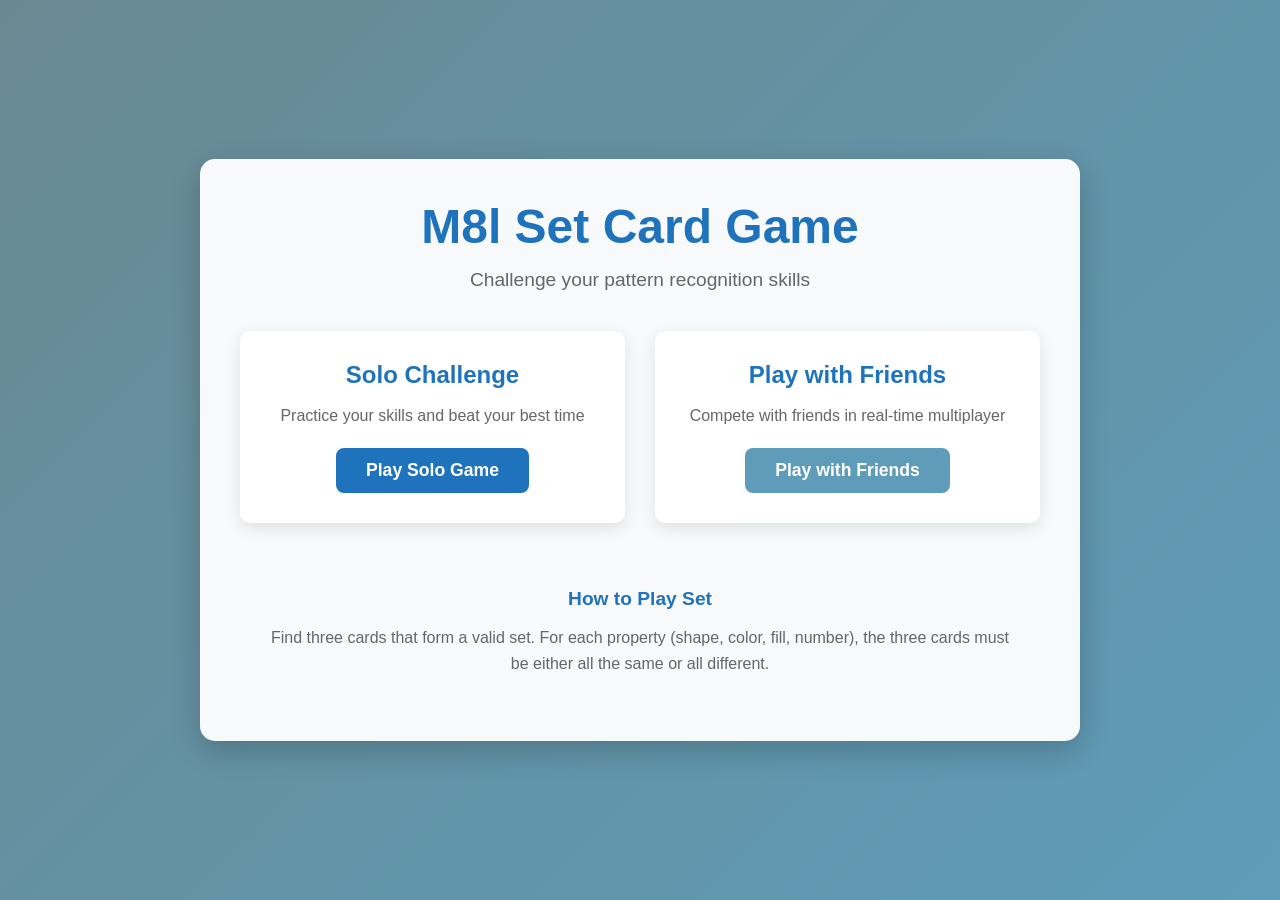
==== index.html @ 8b6a423b "first commit" ====
<!DOCTYPE html>
<html lang="en">
<head>
  <meta charset="UTF-8" />
  <meta name="viewport" content="width=device-width, initial-scale=1.0"/>
  <title>M8l Set Card Game</title>
  <link rel="stylesheet" href="m8lset.css">
</head>
<body class="homepage-body">
  <div class="homepage-container">
    <div class="homepage-header">
      <h1 class="homepage-title">M8l Set Card Game</h1>
      <p class="homepage-subtitle">Challenge your pattern recognition skills</p>
    </div>
    
    <div class="homepage-content">
      <div class="game-modes">
        <div class="game-mode-card">
          <h3>Solo Challenge</h3>
          <p>Practice your skills and beat your best time</p>
          <button id="playSoloBtn" class="homepage-btn primary">Play Solo Game</button>
        </div>
        
        <div class="game-mode-card">
          <h3>Play with Friends</h3>
          <p>Compete with friends in real-time multiplayer</p>
          <button id="playMultiplayerBtn" class="homepage-btn secondary">Play with Friends</button>
        </div>
      </div>
      
      <div class="game-info">
        <h4>How to Play Set</h4>
        <p>Find three cards that form a valid set. For each property (shape, color, fill, number), the three cards must be either all the same or all different.</p>
      </div>
    </div>
  </div>

  <script src="m8lset.js"></script>
  <script>
    // Initialize homepage when page loads
    document.addEventListener('DOMContentLoaded', () => {
      if (typeof PageManager !== 'undefined') {
        PageManager.initHomepage();
      }
    });
  </script>
</body>
</html>
---- m8lset.css ----
:root {
  --color-yellow: #dd9427;
  --color-green:  #0da215;
  --color-whitefaded: #e3e2e1;
  --color-blue1:  #698992;
  --color-blue2:  #5e9cb9;
  --color-blue3:  #1f73bc;
  --color-primary: #1f73bc;
  --color-secondary: #5e9cb9;
  --color-success: #0da215;
  --color-danger: #dc3545;
}

/* ==============================================
   HOMEPAGE STYLES
============================================== */
.homepage-body {
  font-family: Arial, sans-serif;
  margin: 0;
  padding: 0;
  background: linear-gradient(135deg, var(--color-blue1) 0%, var(--color-blue2) 100%);
  min-height: 100vh;
  display: flex;
  align-items: center;
  justify-content: center;
}

.homepage-container {
  max-width: 800px;
  width: 90%;
  background: rgba(255, 255, 255, 0.95);
  border-radius: 15px;
  box-shadow: 0 10px 30px rgba(0, 0, 0, 0.2);
  padding: 40px;
  text-align: center;
}

.homepage-header {
  margin-bottom: 40px;
}

.homepage-title {
  font-size: 3rem;
  color: var(--color-blue3);
  margin: 0 0 15px 0;
  font-weight: bold;
}

.homepage-subtitle {
  font-size: 1.2rem;
  color: #666;
  margin: 0;
}

.game-modes {
  display: grid;
  grid-template-columns: repeat(auto-fit, minmax(300px, 1fr));
  gap: 30px;
  margin-bottom: 40px;
}

.game-mode-card {
  background: white;
  border-radius: 10px;
  padding: 30px;
  box-shadow: 0 5px 15px rgba(0, 0, 0, 0.1);
  transition: transform 0.3s ease, box-shadow 0.3s ease;
}

.game-mode-card:hover {
  transform: translateY(-5px);
  box-shadow: 0 8px 25px rgba(0, 0, 0, 0.15);
}

.game-mode-card h3 {
  color: var(--color-blue3);
  margin: 0 0 15px 0;
  font-size: 1.5rem;
}

.game-mode-card p {
  color: #666;
  margin: 0 0 20px 0;
  line-height: 1.5;
}

.homepage-btn {
  padding: 12px 30px;
  border: none;
  border-radius: 8px;
  font-size: 1.1rem;
  font-weight: bold;
  cursor: pointer;
  transition: all 0.3s ease;
  text-decoration: none;
  display: inline-block;
  min-width: 180px;
}

.homepage-btn.primary {
  background: var(--color-primary);
  color: white;
}

.homepage-btn.primary:hover {
  background: #1a5f9a;
  transform: translateY(-2px);
}

.homepage-btn.secondary {
  background: var(--color-secondary);
  color: white;
}

.homepage-btn.secondary:hover {
  background: #4a7e91;
  transform: translateY(-2px);
}

.game-info {
  background: #f8f9fa;
  border-radius: 10px;
  padding: 25px;
  margin-top: 20px;
}

.game-info h4 {
  color: var(--color-blue3);
  margin: 0 0 15px 0;
  font-size: 1.2rem;
}

.game-info p {
  color: #666;
  margin: 0;
  line-height: 1.6;
}

/* ==============================================
   WAITING ROOM STYLES
============================================== */
.waitingroom-body {
  font-family: Arial, sans-serif;
  margin: 0;
  padding: 20px;
  background: var(--color-blue1);
  min-height: 100vh;
}

.waitingroom-container {
  max-width: 800px;
  margin: 0 auto;
  background: var(--color-whitefaded);
  border-radius: 10px;
  box-shadow: 0 5px 15px rgba(0, 0, 0, 0.2);
  padding: 30px;
}

.waitingroom-header {
  display: flex;
  align-items: center;
  gap: 20px;
  margin-bottom: 30px;
  padding-bottom: 20px;
  border-bottom: 2px solid #ddd;
}

.waitingroom-header h1 {
  margin: 0;
  color: var(--color-blue3);
  flex: 1;
  text-align: center;
}

.waitingroom-content {
  display: flex;
  flex-direction: column;
  gap: 30px;
}

.invite-section {
  background: white;
  border-radius: 8px;
  padding: 25px;
  box-shadow: 0 2px 5px rgba(0, 0, 0, 0.1);
}

.invite-section h3 {
  margin: 0 0 15px 0;
  color: var(--color-blue3);
}

.invite-link-container {
  display: flex;
  gap: 10px;
  margin: 15px 0;
}

.invite-link-input {
  flex: 1;
  padding: 12px;
  border: 2px solid #ddd;
  border-radius: 5px;
  font-family: monospace;
  font-size: 14px;
  background: #f8f9fa;
}

.copy-status {
  margin-top: 10px;
  font-weight: bold;
  min-height: 20px;
}

.copy-status.success {
  color: var(--color-success);
}

.players-section {
  background: white;
  border-radius: 8px;
  padding: 25px;
  box-shadow: 0 2px 5px rgba(0, 0, 0, 0.1);
}

.players-section h3 {
  margin: 0 0 20px 0;
  color: var(--color-blue3);
}

.players-list {
  display: flex;
  flex-direction: column;
  gap: 10px;
}

.player-item {
  display: flex;
  align-items: center;
  justify-content: space-between;
  padding: 12px 15px;
  background: #f8f9fa;
  border-radius: 5px;
  border-left: 4px solid var(--color-blue2);
}

.player-name {
  font-weight: bold;
  color: var(--color-blue3);
}

.player-status {
  font-size: 0.9rem;
  color: #666;
}

.game-controls {
  text-align: center;
  background: white;
  border-radius: 8px;
  padding: 25px;
  box-shadow: 0 2px 5px rgba(0, 0, 0, 0.1);
}

.waiting-message {
  margin-bottom: 20px;
}

.waiting-message p {
  margin: 5px 0;
  color: #666;
}

.min-players-note {
  font-size: 0.9rem;
  color: #999;
}

.loading-indicator {
  text-align: center;
  padding: 30px;
}

.loading-spinner {
  border: 4px solid #f3f3f3;
  border-top: 4px solid var(--color-blue3);
  border-radius: 50%;
  width: 40px;
  height: 40px;
  animation: spin 1s linear infinite;
  margin: 0 auto 15px auto;
}

@keyframes spin {
  0% { transform: rotate(0deg); }
  100% { transform: rotate(360deg); }
}

/* ==============================================
   MULTIPLAYER GAME STYLES
============================================== */
.multiplayer-body .game-container {
  display: flex;
  flex-direction: row;
  gap: 20px;
  align-items: flex-start;
  margin: 20px;
  width: 90%;
  max-width: 1400px;
}

.game-sidebar {
  width: 350px;
  min-width: 320px;
  display: flex;
  flex-direction: column;
  gap: 20px;
}

.players-scores {
  background-color: var(--color-whitefaded);
  border: 1px solid #ccc;
  border-radius: 5px;
  box-shadow: 0px 2px 5px rgba(0, 0, 0, 0.1);
  padding: 15px;
}

.players-scores h3 {
  margin: 0 0 15px 0;
  color: var(--color-blue3);
}

.players-scores-list {
  display: flex;
  flex-direction: column;
  gap: 10px;
}

.player-score-item {
  display: flex;
  align-items: center;
  justify-content: space-between;
  padding: 10px 12px;
  background: white;
  border-radius: 5px;
  border-left: 4px solid var(--color-blue2);
}

.player-score-item.current-player {
  border-left-color: var(--color-success);
  background: #f0f8f0;
}

.player-score-name {
  font-weight: bold;
  color: var(--color-blue3);
}

.player-score-points {
  font-size: 1.1rem;
  font-weight: bold;
  color: var(--color-blue3);
  background: #e9ecef;
  padding: 4px 8px;
  border-radius: 4px;
  min-width: 30px;
  text-align: center;
}

.modal-overlay {
  position: fixed;
  top: 0;
  left: 0;
  width: 100%;
  height: 100%;
  background: rgba(0, 0, 0, 0.7);
  display: flex;
  align-items: center;
  justify-content: center;
  z-index: 1000;
}

.modal-content {
  background: white;
  border-radius: 10px;
  padding: 40px;
  max-width: 500px;
  width: 90%;
  text-align: center;
  box-shadow: 0 10px 30px rgba(0, 0, 0, 0.3);
}

.modal-content h2 {
  color: var(--color-blue3);
  margin: 0 0 25px 0;
  font-size: 2rem;
}

.final-scores {
  margin: 25px 0;
}

.final-score-item {
  display: flex;
  justify-content: space-between;
  align-items: center;
  padding: 10px 15px;
  margin: 5px 0;
  background: #f8f9fa;
  border-radius: 5px;
  border-left: 4px solid var(--color-blue2);
}

.final-score-item.winner {
  background: #d4edda;
  border-left-color: var(--color-success);
}

.modal-buttons {
  display: flex;
  gap: 15px;
  justify-content: center;
  margin-top: 25px;
}

/* ==============================================
   UPDATED HEADER STYLES
============================================== */
.header {
  display: flex;
  justify-content: space-between;
  align-items: center;
  width: 90%;
  padding: 10px;
  background-color: #5e9cb9;
  margin: 10px;
  box-shadow: 0px 2px 5px rgba(0, 0, 0, 0.1);
  flex-wrap: wrap;
}

.header-left,
.header-center,
.header-right {
  display: flex;
  align-items: center;
  gap: 15px;
}

.header-left h1 {
  margin: 0;
  font-size: 1.5rem;
  color: white;
}

.header-center {
  flex-direction: column;
  text-align: center;
}

.header-center p {
  margin: 2px 0;
  color: white;
  font-size: 0.9rem;
}

.header-right {
  flex-wrap: wrap;
}

/* ==============================================
   MOBILE RESPONSIVENESS UPDATES
============================================== */
@media (max-width: 768px) {
  .homepage-title {
    font-size: 2rem;
  }
  
  .game-modes {
    grid-template-columns: 1fr;
    gap: 20px;
  }
  
  .homepage-container {
    padding: 20px;
  }
  
  .waitingroom-container {
    padding: 15px;
  }
  
  .waitingroom-header {
    flex-direction: column;
    text-align: center;
    gap: 10px;
  }
  
  .invite-link-container {
    flex-direction: column;
  }
  
  .multiplayer-body .game-container {
    flex-direction: column;
    align-items: center;
    width: 95%;
  }
  
  .game-sidebar {
    width: 100%;
    order: 2;
  }
  
  .board-container {
    order: 1;
    width: 100%;
    display: flex;
    justify-content: center;
  }
  
  .header {
    flex-direction: column;
    text-align: center;
    gap: 10px;
  }
  
  .header-left,
  .header-center,
  .header-right {
    justify-content: center;
  }
}

/* ==============================================
   ORIGINAL GAME STYLES (PRESERVED)
============================================== */
.btn {
  background-color: var(--color-whitefaded);
  padding: 0.75rem 1.5rem;
  border: none;
  border-radius: 4px;
  cursor: pointer;
  font-size: 1rem;
  transition: all 0.3s ease;
  text-decoration: none;
  display: inline-block;
  margin: 5px;
}

.btn:hover {
  background-color: var(--color-blue3);
  transform: translateY(-2px);
}

.btn.active {
  background-color: var(--color-blue3);
  color: white;
}

.game-body {
  font-family: Arial, sans-serif;
  margin: 0;
  padding: 0;
  display: flex;
  flex-direction: column;
  align-items: center;
  background-color: #698992;
}

/* Desktop Layout */
.game-container {
  display: flex;
  flex-direction: row;
  gap: 20px;
  align-items: flex-start;
  margin: 20px;
  width: 90%;
  max-width: 1200px;
}

.game-chat {
  width: 300px;
  min-width: 280px;
  background-color: var(--color-whitefaded);
  border: 1px solid #ccc;
  border-radius: 5px;
  box-shadow: 0px 2px 5px rgba(0, 0, 0, 0.1);
  padding: 15px;
  order: 1;
  display: flex;
  flex-direction: column;
}

.board-container {
  flex: 1;
  order: 2;
}

.board {
  display: grid;
  grid-template-columns: repeat(3, minmax(140px, 1fr));
  gap: 15px;
  width: 100%;
  max-width: 900px;
}

.card {
  display: inline-flex;
  justify-content: center;
  align-items: center;
  border: 1px solid rgba(0, 0, 0, 0.87);
  background: #fffffec4;
  width: 100%;
  aspect-ratio: 4/3;
  min-width: 140px;
  min-height: 105px;
  border-radius: 4px;
  cursor: pointer;
  position: relative;
  transition: box-shadow 0.3s ease;
}

.card.selected {
  box-shadow: 0px 0px 10px 3px #007BFF;
}

.card.assistant-selected {
  box-shadow: 0px 0px 10px 3px #ff8c00;
}

.chat-log {
  flex: 1;
  overflow-y: auto;
  margin-bottom: 15px;
  padding: 10px;
  background-color: #ffffff8c;
  border-radius: 4px;
  border: 1px solid #ddd;
  min-height: 200px;
}

.chat-entry {
  margin-bottom: 15px;
  padding: 8px;
  background-color: #fff;
  border-radius: 4px;
  border-left: 3px solid var(--color-blue2);
}

.set-header {
  font-weight: bold;
  color: var(--color-blue3);
  margin-bottom: 8px;
  font-size: 14px;
}

.message-entry {
  margin-bottom: 10px;
  padding: 6px 10px;
  background-color: #fff;
  border-radius: 4px;
  border-left: 3px solid var(--color-green);
}

.message-author {
  font-weight: bold;
  color: var(--color-blue3);
  margin-right: 8px;
}

.message-text {
  color: #333;
}

.set-cards {
  display: flex;
  gap: 5px;
  flex-wrap: wrap;
}

.cards-remaining {
  margin-top: 10px;
  font-weight: bold;
  text-align: center;
  color: var(--color-blue3);
}

.chat-input-container {
  display: flex;
  gap: 8px;
  margin-top: 10px;
}

.chat-input {
  flex: 1;
  padding: 8px;
  border: 1px solid #ccc;
  border-radius: 4px;
  font-size: 14px;
}

.send-btn {
  padding: 8px 12px;
  background-color: var(--color-blue2);
  color: white;
  border: none;
  border-radius: 4px;
  cursor: pointer;
  font-size: 14px;
  transition: background-color 0.3s ease;
}

.send-btn:hover {
  background-color: var(--color-blue3);
}

.chat-card {
  display: inline-flex;
  margin: 2px;
  border: 1px solid rgba(0, 0, 0, 0.87);
  width: 40px;
  height: 24px;
  justify-content: center;
  align-items: center;
  background-color: #fff;
  border-radius: 2px;
}

svg {
  width: clamp(20px, 4vw, 40px);
  height: clamp(40px, 8vw, 80px);
}

.chat-card svg {
  width: 14px;
  height: 28px;
}

/* Large Desktop Screens */
@media (min-width: 1200px) {
  .board {
    grid-template-columns: repeat(4, minmax(180px, 1fr));
    gap: 20px;
    max-width: 1100px;
  }
  
  .card {
    min-width: 180px;
    min-height: 135px;
  }
  
  svg {
    width: clamp(30px, 5vw, 50px);
    height: clamp(60px, 10vw, 100px);
  }
}

/* Medium Desktop Screens */
@media (min-width: 992px) and (max-width: 1199px) {
  .board {
    grid-template-columns: repeat(3, minmax(160px, 1fr));
    gap: 18px;
  }
  
  .card {
    min-width: 160px;
    min-height: 120px;
  }
  
  svg {
    width: clamp(25px, 4.5vw, 45px);
    height: clamp(50px, 9vw, 90px);
  }
}

/* Mobile Layout - Game Pages */
@media (max-width: 768px) {
  .game-container {
    flex-direction: column;
    align-items: center;
    width: 95%;
  }
  
  .board-container {
    order: 1;
    width: 100%;
    display: flex;
    justify-content: center;
  }
  
  .board {
    grid-template-columns: repeat(3, minmax(100px, 1fr));
    gap: 8px;
    max-width: 100%;
  }
  
  .card {
    width: 100px;
    height: 75px;
  }
  
  /* Mobile SVG sizes to fill cards proportionally */
  .card svg {
    width: 32px;
    height: 64px;
  }
  
  .game-chat {
    order: 2;
    width: 100%;
    min-width: auto;
    margin-top: 20px;
  }
  
  .chat-log {
    max-height: 250px;
  }
}

@media (max-width: 480px) {
  .board {
    grid-template-columns: repeat(3, 1fr);
    gap: 6px;
  }
  
  .card {
    width: 90px;
    height: 68px;
  }
  
  /* Small mobile SVG sizes to fill cards proportionally */
  .card svg {
    width: 28px;
    height: 56px;
  }
}

/* Popup Overlay */
.overlay {
  position: fixed;
  top: 0; left: 0;
  width: 100%; height: 100%;
  background-color: rgba(0,0,0,0.5);
  z-index: 999;
  display: flex;
  align-items: center;
  justify-content: center;
}

.popup {
  background-color: #fff;
  padding: 20px;
  border-radius: 5px;
  max-width: 320px;
  text-align: center;
  box-shadow: 0 4px 6px rgba(0,0,0,0.2);
  z-index: 1000;
}

.popup h3 {
  margin-top: 0;
}

.theme-option {
  margin-bottom: 1rem;
}

.btn {
  background-color: var(--color-whitefaded);
  padding: 0.75rem 1.5rem;
  border: none;
  border-radius: 4px;
  cursor: pointer;
  font-size: 1rem;
  transition: all 0.3s ease;
  text-decoration: none;
  display: inline-block;
  margin: 5px;
}

.btn:hover {
  background-color: var(--color-blue3);
  transform: translateY(-2px);
}

.btn.active {
  background-color: var(--color-blue3);
  color: white;
}

body {
  font-family: Arial, sans-serif;
  margin: 0;
  padding: 0;
  display: flex;
  flex-direction: column;
  align-items: center;
  background-color: #698992;
}

.header {
  display: flex;
  justify-content: space-between;
  align-items: center;
  width: 90%;
  padding: 10px;
  background-color: #5e9cb9;
  margin: 10px;
  box-shadow: 0px 2px 5px rgba(0, 0, 0, 0.1);
  flex-wrap: wrap;
}

/* Desktop Layout */
.game-container {
  display: flex;
  flex-direction: row;
  gap: 20px;
  align-items: flex-start;
  margin: 20px;
  width: 90%;
  max-width: 1200px;
}

.game-chat {
  width: 300px;
  min-width: 280px;
  background-color: var(--color-whitefaded);
  border: 1px solid #ccc;
  border-radius: 5px;
  box-shadow: 0px 2px 5px rgba(0, 0, 0, 0.1);
  padding: 15px;
  order: 1;
  display: flex;
  flex-direction: column;
}

.board-container {
  flex: 1;
  order: 2;
}

.board {
  display: grid;
  grid-template-columns: repeat(3, minmax(140px, 1fr));
  gap: 15px;
  width: 100%;
  max-width: 900px;
}

.card {
  display: inline-flex;
  justify-content: center;
  align-items: center;
  border: 1px solid rgba(0, 0, 0, 0.87);
  background: #fffffec4;
  width: 100%;
  aspect-ratio: 4/3;
  min-width: 140px;
  min-height: 105px;
  border-radius: 4px;
  cursor: pointer;
  position: relative;
  transition: box-shadow 0.3s ease;
}

.card.selected {
  box-shadow: 0px 0px 10px 3px #007BFF;
}

.card.assistant-selected {
  box-shadow: 0px 0px 10px 3px #ff8c00;
}

.chat-log {
  flex: 1;
  overflow-y: auto;
  margin-bottom: 15px;
  padding: 10px;
  background-color: #ffffff8c;
  border-radius: 4px;
  border: 1px solid #ddd;
  min-height: 200px;
}

.chat-entry {
  margin-bottom: 15px;
  padding: 8px;
  background-color: #fff;
  border-radius: 4px;
  border-left: 3px solid var(--color-blue2);
}

.set-header {
  font-weight: bold;
  color: var(--color-blue3);
  margin-bottom: 8px;
  font-size: 14px;
}

.message-entry {
  margin-bottom: 10px;
  padding: 6px 10px;
  background-color: #fff;
  border-radius: 4px;
  border-left: 3px solid var(--color-green);
}

.message-author {
  font-weight: bold;
  color: var(--color-blue3);
  margin-right: 8px;
}

.message-text {
  color: #333;
}

.set-cards {
  display: flex;
  gap: 5px;
  flex-wrap: wrap;
}

.cards-remaining {
  margin-top: 10px;
  font-weight: bold;
  text-align: center;
  color: var(--color-blue3);
}

.chat-input-container {
  display: flex;
  gap: 8px;
  margin-top: 10px;
}

.chat-input {
  flex: 1;
  padding: 8px;
  border: 1px solid #ccc;
  border-radius: 4px;
  font-size: 14px;
}

.send-btn {
  padding: 8px 12px;
  background-color: var(--color-blue2);
  color: white;
  border: none;
  border-radius: 4px;
  cursor: pointer;
  font-size: 14px;
  transition: background-color 0.3s ease;
}

.send-btn:hover {
  background-color: var(--color-blue3);
}

.chat-card {
  display: inline-flex;
  margin: 2px;
  border: 1px solid rgba(0, 0, 0, 0.87);
  width: 40px;
  height: 24px;
  justify-content: center;
  align-items: center;
  background-color: #fff;
  border-radius: 2px;
}

svg {
  width: clamp(20px, 4vw, 40px);
  height: clamp(40px, 8vw, 80px);
}

.chat-card svg {
  width: 14px;
  height: 28px;
}

/* Large Desktop Screens */
@media (min-width: 1200px) {
  .board {
    grid-template-columns: repeat(4, minmax(180px, 1fr));
    gap: 20px;
    max-width: 1100px;
  }
  
  .card {
    min-width: 180px;
    min-height: 135px;
  }
  
  svg {
    width: clamp(30px, 5vw, 50px);
    height: clamp(60px, 10vw, 100px);
  }
}

/* Medium Desktop Screens */
@media (min-width: 992px) and (max-width: 1199px) {
  .board {
    grid-template-columns: repeat(3, minmax(160px, 1fr));
    gap: 18px;
  }
  
  .card {
    min-width: 160px;
    min-height: 120px;
  }
  
  svg {
    width: clamp(25px, 4.5vw, 45px);
    height: clamp(50px, 9vw, 90px);
  }
}

/* Mobile Layout */
@media (max-width: 768px) {
  .header {
    flex-direction: column;
    text-align: center;
    gap: 10px;
  }
  
  .game-container {
    flex-direction: column;
    align-items: center;
    width: 95%;
  }
  
  .board-container {
    order: 1;
    width: 100%;
    display: flex;
    justify-content: center;
  }
  
  .board {
    grid-template-columns: repeat(3, minmax(100px, 1fr));
    gap: 8px;
    max-width: 100%;
  }
  
  .card {
    width: 100px;
    height: 75px;
  }
  
  /* Mobile SVG sizes to fill cards proportionally */
  .card svg {
    width: 32px;
    height: 64px;
  }
  
  .game-chat {
    order: 2;
    width: 100%;
    min-width: auto;
    margin-top: 20px;
  }
  
  .chat-log {
    max-height: 250px;
  }
}

@media (max-width: 480px) {
  .board {
    grid-template-columns: repeat(3, 1fr);
    gap: 6px;
  }
  
  .card {
    width: 90px;
    height: 68px;
  }
  
  /* Small mobile SVG sizes to fill cards proportionally */
  .card svg {
    width: 28px;
    height: 56px;
  }
}

/* Popup Overlay */
.overlay {
  position: fixed;
  top: 0; left: 0;
  width: 100%; height: 100%;
  background-color: rgba(0,0,0,0.5);
  z-index: 999;
  display: flex;
  align-items: center;
  justify-content: center;
}

.popup {
  background-color: #fff;
  padding: 20px;
  border-radius: 5px;
  max-width: 320px;
  text-align: center;
  box-shadow: 0 4px 6px rgba(0,0,0,0.2);
  z-index: 1000;
}

.popup h3 {
  margin-top: 0;
}

.theme-option {
  margin-bottom: 1rem;
}
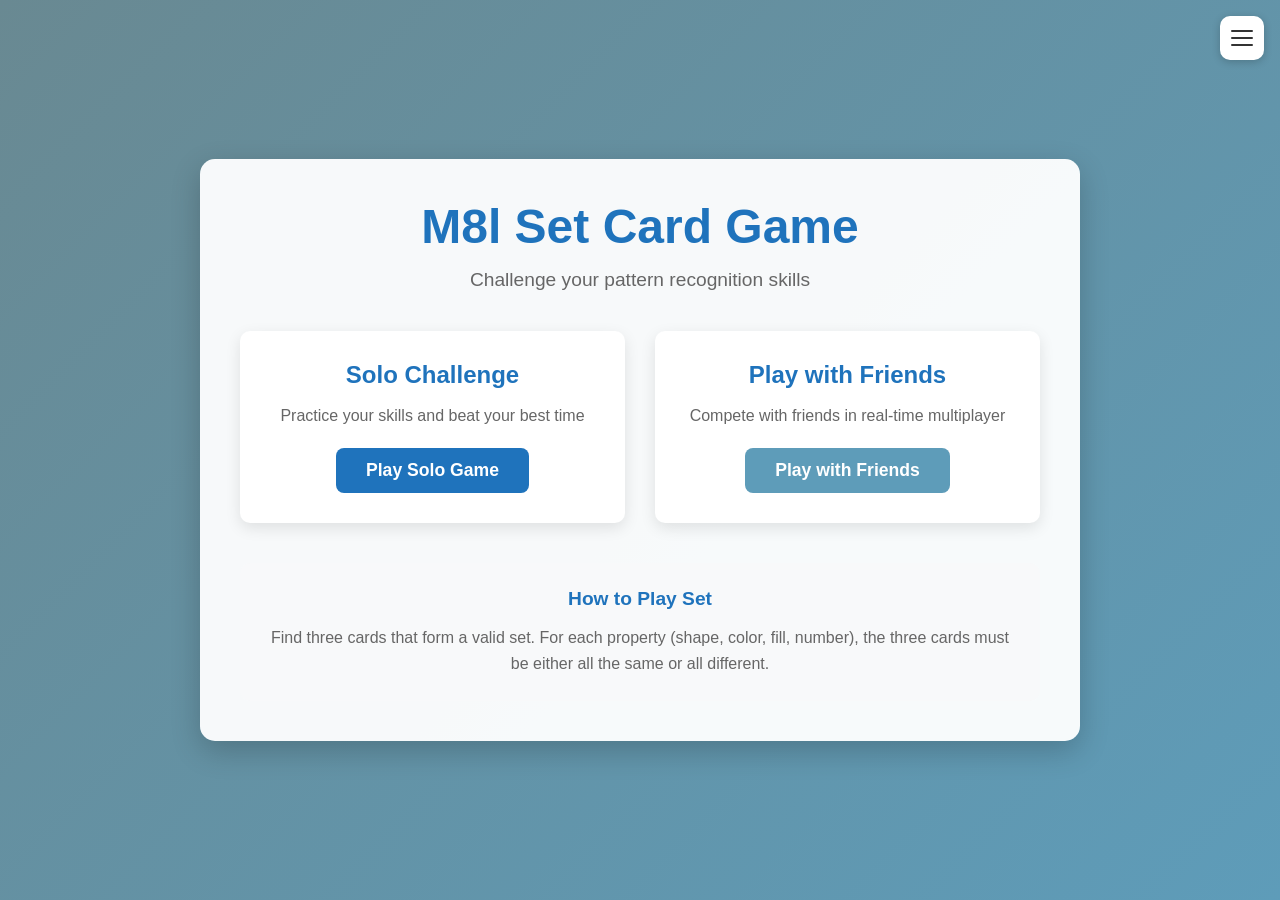
==== commit 2b107acc: "feat(theme-toggle-menu): hamburger menu, ThemeManager, anti-flash scripts" ====
--- a/index.html
+++ b/index.html
@@ -5,6 +5,16 @@
   <meta name="viewport" content="width=device-width, initial-scale=1.0"/>
   <title>M8l Set Card Game</title>
   <link rel="stylesheet" href="m8lset.css">
+  <script>
+    // Anti-flash: apply stored theme before first paint
+    (function () {
+      try {
+        if (localStorage.getItem('m8lset-theme') === 'dark') {
+          document.documentElement.setAttribute('data-theme', 'dark');
+        }
+      } catch (e) {}
+    })();
+  </script>
 </head>
 <body class="homepage-body">
   <div class="homepage-container">
--- a/m8lset.css
+++ b/m8lset.css
@@ -9,6 +9,75 @@
   --color-secondary: #5e9cb9;
   --color-success: #0da215;
   --color-danger: #dc3545;
+
+  /* Semantic theme tokens (light mode defaults) */
+  --color-bg: #698992;
+  --color-bg-gradient-start: #698992;
+  --color-bg-gradient-end: #5e9cb9;
+  --color-surface: #ffffff;
+  --color-surface-alt: #f8f9fa;
+  --color-surface-container: rgba(255, 255, 255, 0.95);
+  --color-card-bg: #fffffec4;
+  --color-chat-log-bg: #ffffff8c;
+  --color-text: #333333;
+  --color-text-muted: #666666;
+  --color-text-faint: #999999;
+  --color-heading: var(--color-blue3);
+  --color-border: #dddddd;
+  --color-border-strong: #cccccc;
+  --color-input-bg: #f8f9fa;
+  --color-pill-bg: #e9ecef;
+  --color-highlight-success-bg: #f0f8f0;
+  --color-winner-bg: #d4edda;
+  --color-header-bg: #5e9cb9;
+  --color-header-text: #ffffff;
+  --color-shadow: rgba(0, 0, 0, 0.1);
+  --color-shadow-strong: rgba(0, 0, 0, 0.2);
+  --color-overlay: rgba(0, 0, 0, 0.5);
+  --color-overlay-strong: rgba(0, 0, 0, 0.7);
+}
+
+body,
+.homepage-body,
+.waitingroom-body,
+.game-body,
+.multiplayer-body {
+  transition: background-color 0.25s ease, background 0.25s ease, color 0.25s ease;
+}
+
+[data-theme="dark"] {
+  /* Dark theme palette */
+  --color-primary: #4da6ff;
+  --color-secondary: #7ec8e3;
+  --color-success: #2ecc71;
+  --color-danger: #ff5c5c;
+  --color-blue3: #4da6ff;
+  --color-whitefaded: #252838;
+
+  --color-bg: #0f1117;
+  --color-bg-gradient-start: #0f1117;
+  --color-bg-gradient-end: #1c1f2e;
+  --color-surface: #1c1f2e;
+  --color-surface-alt: #252838;
+  --color-surface-container: rgba(28, 31, 46, 0.95);
+  --color-card-bg: #242838;
+  --color-chat-log-bg: rgba(28, 31, 46, 0.6);
+  --color-text: #e8eaf0;
+  --color-text-muted: #9aa0b8;
+  --color-text-faint: #6b708a;
+  --color-heading: #7ec8e3;
+  --color-border: #2f3345;
+  --color-border-strong: #3a3f55;
+  --color-input-bg: #252838;
+  --color-pill-bg: #2f3345;
+  --color-highlight-success-bg: #1a2d22;
+  --color-winner-bg: #1f3a2a;
+  --color-header-bg: #1c1f2e;
+  --color-header-text: #e8eaf0;
+  --color-shadow: rgba(0, 0, 0, 0.4);
+  --color-shadow-strong: rgba(0, 0, 0, 0.6);
+  --color-overlay: rgba(0, 0, 0, 0.7);
+  --color-overlay-strong: rgba(0, 0, 0, 0.85);
 }
 
 /* ==============================================
@@ -18,19 +87,20 @@
   font-family: Arial, sans-serif;
   margin: 0;
   padding: 0;
-  background: linear-gradient(135deg, var(--color-blue1) 0%, var(--color-blue2) 100%);
+  background: linear-gradient(135deg, var(--color-bg-gradient-start) 0%, var(--color-bg-gradient-end) 100%);
   min-height: 100vh;
   display: flex;
   align-items: center;
   justify-content: center;
+  color: var(--color-text);
 }
 
 .homepage-container {
   max-width: 800px;
   width: 90%;
-  background: rgba(255, 255, 255, 0.95);
+  background: var(--color-surface-container);
   border-radius: 15px;
-  box-shadow: 0 10px 30px rgba(0, 0, 0, 0.2);
+  box-shadow: 0 10px 30px var(--color-shadow-strong);
   padding: 40px;
   text-align: center;
 }
@@ -41,14 +111,14 @@
 
 .homepage-title {
   font-size: 3rem;
-  color: var(--color-blue3);
+  color: var(--color-heading);
   margin: 0 0 15px 0;
   font-weight: bold;
 }
 
 .homepage-subtitle {
   font-size: 1.2rem;
-  color: #666;
+  color: var(--color-text-muted);
   margin: 0;
 }
 
@@ -60,26 +130,26 @@
 }
 
 .game-mode-card {
-  background: white;
+  background: var(--color-surface);
   border-radius: 10px;
   padding: 30px;
-  box-shadow: 0 5px 15px rgba(0, 0, 0, 0.1);
+  box-shadow: 0 5px 15px var(--color-shadow);
   transition: transform 0.3s ease, box-shadow 0.3s ease;
 }
 
 .game-mode-card:hover {
   transform: translateY(-5px);
-  box-shadow: 0 8px 25px rgba(0, 0, 0, 0.15);
+  box-shadow: 0 8px 25px var(--color-shadow-strong);
 }
 
 .game-mode-card h3 {
-  color: var(--color-blue3);
+  color: var(--color-heading);
   margin: 0 0 15px 0;
   font-size: 1.5rem;
 }
 
 .game-mode-card p {
-  color: #666;
+  color: var(--color-text-muted);
   margin: 0 0 20px 0;
   line-height: 1.5;
 }
@@ -99,7 +169,7 @@
 
 .homepage-btn.primary {
   background: var(--color-primary);
-  color: white;
+  color: #ffffff;
 }
 
 .homepage-btn.primary:hover {
@@ -109,7 +179,7 @@
 
 .homepage-btn.secondary {
   background: var(--color-secondary);
-  color: white;
+  color: #ffffff;
 }
 
 .homepage-btn.secondary:hover {
@@ -118,20 +188,20 @@
 }
 
 .game-info {
-  background: #f8f9fa;
+  background: var(--color-surface-alt);
   border-radius: 10px;
   padding: 25px;
   margin-top: 20px;
 }
 
 .game-info h4 {
-  color: var(--color-blue3);
+  color: var(--color-heading);
   margin: 0 0 15px 0;
   font-size: 1.2rem;
 }
 
 .game-info p {
-  color: #666;
+  color: var(--color-text-muted);
   margin: 0;
   line-height: 1.6;
 }
@@ -143,8 +213,9 @@
   font-family: Arial, sans-serif;
   margin: 0;
   padding: 20px;
-  background: var(--color-blue1);
+  background: var(--color-bg);
   min-height: 100vh;
+  color: var(--color-text);
 }
 
 .waitingroom-container {
@@ -152,7 +223,7 @@
   margin: 0 auto;
   background: var(--color-whitefaded);
   border-radius: 10px;
-  box-shadow: 0 5px 15px rgba(0, 0, 0, 0.2);
+  box-shadow: 0 5px 15px var(--color-shadow-strong);
   padding: 30px;
 }
 
@@ -162,12 +233,12 @@
   gap: 20px;
   margin-bottom: 30px;
   padding-bottom: 20px;
-  border-bottom: 2px solid #ddd;
+  border-bottom: 2px solid var(--color-border);
 }
 
 .waitingroom-header h1 {
   margin: 0;
-  color: var(--color-blue3);
+  color: var(--color-heading);
   flex: 1;
   text-align: center;
 }
@@ -179,15 +250,15 @@
 }
 
 .invite-section {
-  background: white;
+  background: var(--color-surface);
   border-radius: 8px;
   padding: 25px;
-  box-shadow: 0 2px 5px rgba(0, 0, 0, 0.1);
+  box-shadow: 0 2px 5px var(--color-shadow);
 }
 
 .invite-section h3 {
   margin: 0 0 15px 0;
-  color: var(--color-blue3);
+  color: var(--color-heading);
 }
 
 .invite-link-container {
@@ -199,11 +270,12 @@
 .invite-link-input {
   flex: 1;
   padding: 12px;
-  border: 2px solid #ddd;
+  border: 2px solid var(--color-border);
   border-radius: 5px;
   font-family: monospace;
   font-size: 14px;
-  background: #f8f9fa;
+  background: var(--color-input-bg);
+  color: var(--color-text);
 }
 
 .copy-status {
@@ -217,15 +289,15 @@
 }
 
 .players-section {
-  background: white;
+  background: var(--color-surface);
   border-radius: 8px;
   padding: 25px;
-  box-shadow: 0 2px 5px rgba(0, 0, 0, 0.1);
+  box-shadow: 0 2px 5px var(--color-shadow);
 }
 
 .players-section h3 {
   margin: 0 0 20px 0;
-  color: var(--color-blue3);
+  color: var(--color-heading);
 }
 
 .players-list {
@@ -239,27 +311,27 @@
   align-items: center;
   justify-content: space-between;
   padding: 12px 15px;
-  background: #f8f9fa;
+  background: var(--color-surface-alt);
   border-radius: 5px;
   border-left: 4px solid var(--color-blue2);
 }
 
 .player-name {
   font-weight: bold;
-  color: var(--color-blue3);
+  color: var(--color-heading);
 }
 
 .player-status {
   font-size: 0.9rem;
-  color: #666;
+  color: var(--color-text-muted);
 }
 
 .game-controls {
   text-align: center;
-  background: white;
+  background: var(--color-surface);
   border-radius: 8px;
   padding: 25px;
-  box-shadow: 0 2px 5px rgba(0, 0, 0, 0.1);
+  box-shadow: 0 2px 5px var(--color-shadow);
 }
 
 .waiting-message {
@@ -268,12 +340,12 @@
 
 .waiting-message p {
   margin: 5px 0;
-  color: #666;
+  color: var(--color-text-muted);
 }
 
 .min-players-note {
   font-size: 0.9rem;
-  color: #999;
+  color: var(--color-text-faint);
 }
 
 .loading-indicator {
@@ -319,15 +391,15 @@
 
 .players-scores {
   background-color: var(--color-whitefaded);
-  border: 1px solid #ccc;
+  border: 1px solid var(--color-border-strong);
   border-radius: 5px;
-  box-shadow: 0px 2px 5px rgba(0, 0, 0, 0.1);
+  box-shadow: 0px 2px 5px var(--color-shadow);
   padding: 15px;
 }
 
 .players-scores h3 {
   margin: 0 0 15px 0;
-  color: var(--color-blue3);
+  color: var(--color-heading);
 }
 
 .players-scores-list {
@@ -341,26 +413,26 @@
   align-items: center;
   justify-content: space-between;
   padding: 10px 12px;
-  background: white;
+  background: var(--color-surface);
   border-radius: 5px;
   border-left: 4px solid var(--color-blue2);
 }
 
 .player-score-item.current-player {
   border-left-color: var(--color-success);
-  background: #f0f8f0;
+  background: var(--color-highlight-success-bg);
 }
 
 .player-score-name {
   font-weight: bold;
-  color: var(--color-blue3);
+  color: var(--color-heading);
 }
 
 .player-score-points {
   font-size: 1.1rem;
   font-weight: bold;
-  color: var(--color-blue3);
-  background: #e9ecef;
+  color: var(--color-heading);
+  background: var(--color-pill-bg);
   padding: 4px 8px;
   border-radius: 4px;
   min-width: 30px;
@@ -373,7 +445,7 @@
   left: 0;
   width: 100%;
   height: 100%;
-  background: rgba(0, 0, 0, 0.7);
+  background: var(--color-overlay-strong);
   display: flex;
   align-items: center;
   justify-content: center;
@@ -381,17 +453,18 @@
 }
 
 .modal-content {
-  background: white;
+  background: var(--color-surface);
+  color: var(--color-text);
   border-radius: 10px;
   padding: 40px;
   max-width: 500px;
   width: 90%;
   text-align: center;
-  box-shadow: 0 10px 30px rgba(0, 0, 0, 0.3);
+  box-shadow: 0 10px 30px var(--color-shadow-strong);
 }
 
 .modal-content h2 {
-  color: var(--color-blue3);
+  color: var(--color-heading);
   margin: 0 0 25px 0;
   font-size: 2rem;
 }
@@ -406,13 +479,13 @@
   align-items: center;
   padding: 10px 15px;
   margin: 5px 0;
-  background: #f8f9fa;
+  background: var(--color-surface-alt);
   border-radius: 5px;
   border-left: 4px solid var(--color-blue2);
 }
 
 .final-score-item.winner {
-  background: #d4edda;
+  background: var(--color-winner-bg);
   border-left-color: var(--color-success);
 }
 
@@ -432,9 +505,9 @@
   align-items: center;
   width: 90%;
   padding: 10px;
-  background-color: #5e9cb9;
+  background-color: var(--color-header-bg);
   margin: 10px;
-  box-shadow: 0px 2px 5px rgba(0, 0, 0, 0.1);
+  box-shadow: 0px 2px 5px var(--color-shadow);
   flex-wrap: wrap;
 }
 
@@ -449,7 +522,7 @@
 .header-left h1 {
   margin: 0;
   font-size: 1.5rem;
-  color: white;
+  color: var(--color-header-text);
 }
 
 .header-center {
@@ -459,7 +532,7 @@
 
 .header-center p {
   margin: 2px 0;
-  color: white;
+  color: var(--color-header-text);
   font-size: 0.9rem;
 }
 
@@ -534,6 +607,7 @@
 ============================================== */
 .btn {
   background-color: var(--color-whitefaded);
+  color: var(--color-text);
   padding: 0.75rem 1.5rem;
   border: none;
   border-radius: 4px;
@@ -547,12 +621,13 @@
 
 .btn:hover {
   background-color: var(--color-blue3);
+  color: #ffffff;
   transform: translateY(-2px);
 }
 
 .btn.active {
   background-color: var(--color-blue3);
-  color: white;
+  color: #ffffff;
 }
 
 .game-body {
@@ -562,7 +637,8 @@
   display: flex;
   flex-direction: column;
   align-items: center;
-  background-color: #698992;
+  background-color: var(--color-bg);
+  color: var(--color-text);
 }
 
 /* Desktop Layout */
@@ -580,9 +656,9 @@
   width: 300px;
   min-width: 280px;
   background-color: var(--color-whitefaded);
-  border: 1px solid #ccc;
+  border: 1px solid var(--color-border-strong);
   border-radius: 5px;
-  box-shadow: 0px 2px 5px rgba(0, 0, 0, 0.1);
+  box-shadow: 0px 2px 5px var(--color-shadow);
   padding: 15px;
   order: 1;
   display: flex;
@@ -606,8 +682,8 @@
   display: inline-flex;
   justify-content: center;
   align-items: center;
-  border: 1px solid rgba(0, 0, 0, 0.87);
-  background: #fffffec4;
+  border: 1px solid var(--color-border-strong);
+  background: var(--color-card-bg);
   width: 100%;
   aspect-ratio: 4/3;
   min-width: 140px;
@@ -615,7 +691,7 @@
   border-radius: 4px;
   cursor: pointer;
   position: relative;
-  transition: box-shadow 0.3s ease;
+  transition: box-shadow 0.3s ease, background 0.3s ease, border-color 0.3s ease;
 }
 
 .card.selected {
@@ -631,23 +707,23 @@
   overflow-y: auto;
   margin-bottom: 15px;
   padding: 10px;
-  background-color: #ffffff8c;
+  background-color: var(--color-chat-log-bg);
   border-radius: 4px;
-  border: 1px solid #ddd;
+  border: 1px solid var(--color-border);
   min-height: 200px;
 }
 
 .chat-entry {
   margin-bottom: 15px;
   padding: 8px;
-  background-color: #fff;
+  background-color: var(--color-surface);
   border-radius: 4px;
   border-left: 3px solid var(--color-blue2);
 }
 
 .set-header {
   font-weight: bold;
-  color: var(--color-blue3);
+  color: var(--color-heading);
   margin-bottom: 8px;
   font-size: 14px;
 }
@@ -655,19 +731,19 @@
 .message-entry {
   margin-bottom: 10px;
   padding: 6px 10px;
-  background-color: #fff;
+  background-color: var(--color-surface);
   border-radius: 4px;
   border-left: 3px solid var(--color-green);
 }
 
 .message-author {
   font-weight: bold;
-  color: var(--color-blue3);
+  color: var(--color-heading);
   margin-right: 8px;
 }
 
 .message-text {
-  color: #333;
+  color: var(--color-text);
 }
 
 .set-cards {
@@ -680,7 +756,7 @@
   margin-top: 10px;
   font-weight: bold;
   text-align: center;
-  color: var(--color-blue3);
+  color: var(--color-heading);
 }
 
 .chat-input-container {
@@ -692,15 +768,17 @@
 .chat-input {
   flex: 1;
   padding: 8px;
-  border: 1px solid #ccc;
+  border: 1px solid var(--color-border-strong);
   border-radius: 4px;
   font-size: 14px;
+  background-color: var(--color-input-bg);
+  color: var(--color-text);
 }
 
 .send-btn {
   padding: 8px 12px;
   background-color: var(--color-blue2);
-  color: white;
+  color: #ffffff;
   border: none;
   border-radius: 4px;
   cursor: pointer;
@@ -715,12 +793,12 @@
 .chat-card {
   display: inline-flex;
   margin: 2px;
-  border: 1px solid rgba(0, 0, 0, 0.87);
+  border: 1px solid var(--color-border-strong);
   width: 40px;
   height: 24px;
   justify-content: center;
   align-items: center;
-  background-color: #fff;
+  background-color: var(--color-surface);
   border-radius: 2px;
 }
 
@@ -838,7 +916,7 @@
   position: fixed;
   top: 0; left: 0;
   width: 100%; height: 100%;
-  background-color: rgba(0,0,0,0.5);
+  background-color: var(--color-overlay);
   z-index: 999;
   display: flex;
   align-items: center;
@@ -846,12 +924,13 @@
 }
 
 .popup {
-  background-color: #fff;
+  background-color: var(--color-surface);
+  color: var(--color-text);
   padding: 20px;
   border-radius: 5px;
   max-width: 320px;
   text-align: center;
-  box-shadow: 0 4px 6px rgba(0,0,0,0.2);
+  box-shadow: 0 4px 6px var(--color-shadow-strong);
   z-index: 1000;
 }
 
@@ -865,6 +944,7 @@
 
 .btn {
   background-color: var(--color-whitefaded);
+  color: var(--color-text);
   padding: 0.75rem 1.5rem;
   border: none;
   border-radius: 4px;
@@ -878,12 +958,13 @@
 
 .btn:hover {
   background-color: var(--color-blue3);
+  color: #ffffff;
   transform: translateY(-2px);
 }
 
 .btn.active {
   background-color: var(--color-blue3);
-  color: white;
+  color: #ffffff;
 }
 
 body {
@@ -893,7 +974,8 @@
   display: flex;
   flex-direction: column;
   align-items: center;
-  background-color: #698992;
+  background-color: var(--color-bg);
+  color: var(--color-text);
 }
 
 .header {
@@ -902,9 +984,9 @@
   align-items: center;
   width: 90%;
   padding: 10px;
-  background-color: #5e9cb9;
+  background-color: var(--color-header-bg);
   margin: 10px;
-  box-shadow: 0px 2px 5px rgba(0, 0, 0, 0.1);
+  box-shadow: 0px 2px 5px var(--color-shadow);
   flex-wrap: wrap;
 }
 
@@ -923,9 +1005,9 @@
   width: 300px;
   min-width: 280px;
   background-color: var(--color-whitefaded);
-  border: 1px solid #ccc;
+  border: 1px solid var(--color-border-strong);
   border-radius: 5px;
-  box-shadow: 0px 2px 5px rgba(0, 0, 0, 0.1);
+  box-shadow: 0px 2px 5px var(--color-shadow);
   padding: 15px;
   order: 1;
   display: flex;
@@ -949,8 +1031,8 @@
   display: inline-flex;
   justify-content: center;
   align-items: center;
-  border: 1px solid rgba(0, 0, 0, 0.87);
-  background: #fffffec4;
+  border: 1px solid var(--color-border-strong);
+  background: var(--color-card-bg);
   width: 100%;
   aspect-ratio: 4/3;
   min-width: 140px;
@@ -958,7 +1040,7 @@
   border-radius: 4px;
   cursor: pointer;
   position: relative;
-  transition: box-shadow 0.3s ease;
+  transition: box-shadow 0.3s ease, background 0.3s ease, border-color 0.3s ease;
 }
 
 .card.selected {
@@ -974,23 +1056,23 @@
   overflow-y: auto;
   margin-bottom: 15px;
   padding: 10px;
-  background-color: #ffffff8c;
+  background-color: var(--color-chat-log-bg);
   border-radius: 4px;
-  border: 1px solid #ddd;
+  border: 1px solid var(--color-border);
   min-height: 200px;
 }
 
 .chat-entry {
   margin-bottom: 15px;
   padding: 8px;
-  background-color: #fff;
+  background-color: var(--color-surface);
   border-radius: 4px;
   border-left: 3px solid var(--color-blue2);
 }
 
 .set-header {
   font-weight: bold;
-  color: var(--color-blue3);
+  color: var(--color-heading);
   margin-bottom: 8px;
   font-size: 14px;
 }
@@ -998,19 +1080,19 @@
 .message-entry {
   margin-bottom: 10px;
   padding: 6px 10px;
-  background-color: #fff;
+  background-color: var(--color-surface);
   border-radius: 4px;
   border-left: 3px solid var(--color-green);
 }
 
 .message-author {
   font-weight: bold;
-  color: var(--color-blue3);
+  color: var(--color-heading);
   margin-right: 8px;
 }
 
 .message-text {
-  color: #333;
+  color: var(--color-text);
 }
 
 .set-cards {
@@ -1023,7 +1105,7 @@
   margin-top: 10px;
   font-weight: bold;
   text-align: center;
-  color: var(--color-blue3);
+  color: var(--color-heading);
 }
 
 .chat-input-container {
@@ -1035,15 +1117,17 @@
 .chat-input {
   flex: 1;
   padding: 8px;
-  border: 1px solid #ccc;
+  border: 1px solid var(--color-border-strong);
   border-radius: 4px;
   font-size: 14px;
+  background-color: var(--color-input-bg);
+  color: var(--color-text);
 }
 
 .send-btn {
   padding: 8px 12px;
   background-color: var(--color-blue2);
-  color: white;
+  color: #ffffff;
   border: none;
   border-radius: 4px;
   cursor: pointer;
@@ -1058,12 +1142,12 @@
 .chat-card {
   display: inline-flex;
   margin: 2px;
-  border: 1px solid rgba(0, 0, 0, 0.87);
+  border: 1px solid var(--color-border-strong);
   width: 40px;
   height: 24px;
   justify-content: center;
   align-items: center;
-  background-color: #fff;
+  background-color: var(--color-surface);
   border-radius: 2px;
 }
 
@@ -1187,7 +1271,7 @@
   position: fixed;
   top: 0; left: 0;
   width: 100%; height: 100%;
-  background-color: rgba(0,0,0,0.5);
+  background-color: var(--color-overlay);
   z-index: 999;
   display: flex;
   align-items: center;
@@ -1195,12 +1279,13 @@
 }
 
 .popup {
-  background-color: #fff;
+  background-color: var(--color-surface);
+  color: var(--color-text);
   padding: 20px;
   border-radius: 5px;
   max-width: 320px;
   text-align: center;
-  box-shadow: 0 4px 6px rgba(0,0,0,0.2);
+  box-shadow: 0 4px 6px var(--color-shadow-strong);
   z-index: 1000;
 }
 
@@ -1210,4 +1295,194 @@
 
 .theme-option {
   margin-bottom: 1rem;
-}+}
+
+/* ==============================================
+   HAMBURGER THEME MENU
+============================================== */
+.theme-menu-btn {
+  position: fixed;
+  top: 16px;
+  right: 16px;
+  width: 44px;
+  height: 44px;
+  padding: 0;
+  border: none;
+  border-radius: 10px;
+  background-color: var(--color-surface);
+  color: var(--color-text);
+  box-shadow: 0 2px 8px var(--color-shadow-strong);
+  cursor: pointer;
+  z-index: 1100;
+  display: flex;
+  align-items: center;
+  justify-content: center;
+  transition: background-color 0.25s ease, transform 0.2s ease, box-shadow 0.2s ease;
+}
+
+.theme-menu-btn:hover {
+  transform: translateY(-1px);
+  box-shadow: 0 4px 12px var(--color-shadow-strong);
+}
+
+.theme-menu-btn:focus-visible {
+  outline: 2px solid var(--color-primary);
+  outline-offset: 2px;
+}
+
+.theme-menu-btn-bars {
+  position: relative;
+  width: 22px;
+  height: 16px;
+  display: inline-block;
+}
+
+.theme-menu-btn-bars::before,
+.theme-menu-btn-bars::after,
+.theme-menu-btn-bars span {
+  content: "";
+  position: absolute;
+  left: 0;
+  right: 0;
+  height: 2px;
+  border-radius: 2px;
+  background-color: var(--color-text);
+  transition: transform 0.25s ease, opacity 0.2s ease, top 0.25s ease, background-color 0.25s ease;
+}
+
+.theme-menu-btn-bars::before { top: 0; }
+.theme-menu-btn-bars span    { top: 7px; }
+.theme-menu-btn-bars::after  { top: 14px; }
+
+.theme-menu-btn[aria-expanded="true"] .theme-menu-btn-bars::before {
+  top: 7px;
+  transform: rotate(45deg);
+}
+
+.theme-menu-btn[aria-expanded="true"] .theme-menu-btn-bars span {
+  opacity: 0;
+}
+
+.theme-menu-btn[aria-expanded="true"] .theme-menu-btn-bars::after {
+  top: 7px;
+  transform: rotate(-45deg);
+}
+
+.theme-menu-panel {
+  position: fixed;
+  top: 70px;
+  right: 16px;
+  min-width: 240px;
+  max-width: calc(100vw - 32px);
+  padding: 18px 20px;
+  background-color: var(--color-surface);
+  color: var(--color-text);
+  border-radius: 12px;
+  box-shadow: 0 10px 30px var(--color-shadow-strong);
+  z-index: 1099;
+  opacity: 0;
+  transform: translateY(-8px) scale(0.98);
+  pointer-events: none;
+  transition: opacity 0.2s ease, transform 0.2s ease, background-color 0.25s ease, color 0.25s ease;
+}
+
+.theme-menu-panel[data-open="true"] {
+  opacity: 1;
+  transform: translateY(0) scale(1);
+  pointer-events: auto;
+}
+
+.theme-menu-panel-title {
+  margin: 0 0 12px 0;
+  font-size: 0.85rem;
+  font-weight: bold;
+  letter-spacing: 0.05em;
+  text-transform: uppercase;
+  color: var(--color-text-muted);
+}
+
+.theme-menu-row {
+  display: flex;
+  align-items: center;
+  justify-content: space-between;
+  gap: 12px;
+}
+
+.theme-menu-row-label {
+  font-size: 1rem;
+  color: var(--color-text);
+  display: inline-flex;
+  align-items: center;
+  gap: 8px;
+}
+
+/* Pill-style toggle switch */
+.theme-toggle-switch {
+  position: relative;
+  display: inline-block;
+  width: 52px;
+  height: 28px;
+  flex-shrink: 0;
+}
+
+.theme-toggle-switch input {
+  opacity: 0;
+  width: 0;
+  height: 0;
+}
+
+.theme-toggle-switch-track {
+  position: absolute;
+  inset: 0;
+  background-color: var(--color-border-strong);
+  border-radius: 999px;
+  cursor: pointer;
+  transition: background-color 0.25s ease;
+}
+
+.theme-toggle-switch-track::before {
+  content: "";
+  position: absolute;
+  top: 3px;
+  left: 3px;
+  width: 22px;
+  height: 22px;
+  background-color: #ffffff;
+  border-radius: 50%;
+  box-shadow: 0 1px 3px rgba(0, 0, 0, 0.25);
+  transition: transform 0.25s ease, background-color 0.25s ease;
+}
+
+.theme-toggle-switch input:checked + .theme-toggle-switch-track {
+  background-color: var(--color-primary);
+}
+
+.theme-toggle-switch input:checked + .theme-toggle-switch-track::before {
+  transform: translateX(24px);
+}
+
+.theme-toggle-switch input:focus-visible + .theme-toggle-switch-track {
+  outline: 2px solid var(--color-primary);
+  outline-offset: 2px;
+}
+
+.theme-toggle-icon {
+  font-size: 1rem;
+  line-height: 1;
+  user-select: none;
+}
+
+@media (max-width: 480px) {
+  .theme-menu-btn {
+    top: 10px;
+    right: 10px;
+    width: 40px;
+    height: 40px;
+  }
+  .theme-menu-panel {
+    top: 60px;
+    right: 10px;
+    left: 10px;
+    min-width: 0;
+  }
+}
